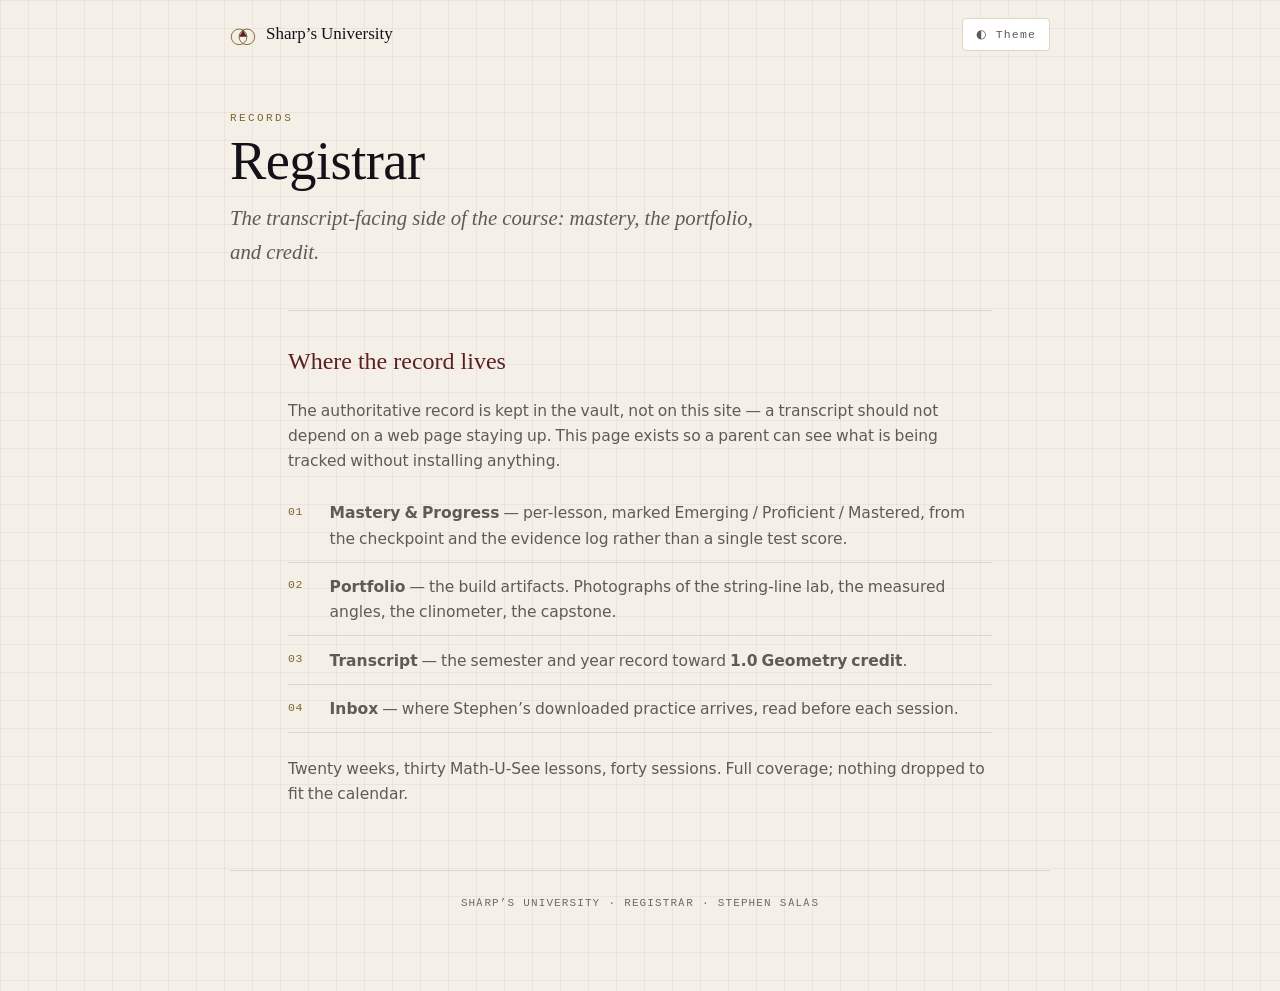
==== registrar/index.html @ f97bb742 "Sharp's University: door page, Stephen's week view, Registrar, and the first four lessons The site i" ====
<!doctype html>
<html lang="en"><head><meta charset="utf-8">
<meta name="viewport" content="width=device-width,initial-scale=1">
<title>Registrar · Sharp's University</title>
<link rel="icon" href="../assets/su-mark.svg" type="image/svg+xml">
<link rel="stylesheet" href="../assets/su.css">
</head><body><div class="wrap">
<div class="topbar">
  <a class="brandline" href="../">
    <svg viewBox="0 0 100 100" aria-hidden="true">
      <circle cx="35" cy="57" r="30" fill="none" stroke="var(--accent)" stroke-width="3.6"/>
      <circle cx="65" cy="57" r="30" fill="none" stroke="var(--accent)" stroke-width="3.6"/>
      <path d="M35 57 L65 57 L50 31.02 Z" fill="var(--primary)"/>
    </svg><b>Sharp&rsquo;s University</b></a>
  <button class="themebtn" id="themebtn">◐ Theme</button>
</div>
<header style="padding:2.5rem 0 .5rem">
  <div class="eyebrow">Records</div>
  <h1 style="font-size:clamp(2.2rem,6vw,3.4rem);text-align:left">Registrar</h1>
  <p class="lede" style="margin:.8rem 0 0;text-align:left">The transcript-facing side of the course:
    mastery, the portfolio, and credit.</p>
</header>
<section class="note" style="margin-top:2rem">
  <h2>Where the record lives</h2>
  <p>The authoritative record is kept in the vault, not on this site &mdash; a transcript should not
    depend on a web page staying up. This page exists so a parent can see what is being tracked
    without installing anything.</p>
  <ol class="steps">
    <li><b>Mastery &amp; Progress</b> &mdash; per-lesson, marked Emerging / Proficient / Mastered,
      from the checkpoint and the evidence log rather than a single test score.</li>
    <li><b>Portfolio</b> &mdash; the build artifacts. Photographs of the string-line lab, the measured
      angles, the clinometer, the capstone.</li>
    <li><b>Transcript</b> &mdash; the semester and year record toward <b>1.0 Geometry credit</b>.</li>
    <li><b>Inbox</b> &mdash; where Stephen&rsquo;s downloaded practice arrives, read before each session.</li>
  </ol>
  <p style="margin-top:1.4rem">Twenty weeks, thirty Math-U-See lessons, forty sessions. Full coverage;
    nothing dropped to fit the calendar.</p>
</section>
<footer>SHARP&rsquo;S UNIVERSITY &middot; REGISTRAR &middot; STEPHEN SALAS</footer>
</div>
<script>
(function(){var r=document.documentElement,b=document.getElementById('themebtn');
try{var s=localStorage.getItem('su-theme');if(s)r.setAttribute('data-theme',s);}catch(e){}
b.addEventListener('click',function(){var c=r.getAttribute('data-theme')||(matchMedia('(prefers-color-scheme:dark)').matches?'dark':'light');
var n=c==='dark'?'light':'dark';r.setAttribute('data-theme',n);try{localStorage.setItem('su-theme',n);}catch(e){}});})();
</script></body></html>
---- assets/su.css ----
/* ============================================================================
 * SHARP'S UNIVERSITY — site stylesheet
 *
 * The public mirror of the vault. Same law, same palette, same faces, so a
 * student who opens the site and a student who opens Obsidian are looking at
 * one school — squares are identity, circles are state, oxblood is constant and
 * the course hue is the variable.
 *
 * Every colour here is the contrast-verified set: --ink, --muted, --faint,
 * --primary, --accent all clear 4.5:1 on both --paper and --surface, in both
 * themes. Brass has two values because it has two grounds.
 * ========================================================================== */

@font-face { font-family:"Spectral"; src:url("fonts/spectral.woff2") format("woff2"); font-weight:200 800; font-display:swap; }
@font-face { font-family:"Inter";    src:url("fonts/inter.woff2")    format("woff2"); font-weight:100 900; font-display:swap; }
@font-face { font-family:"DM Mono";  src:url("fonts/dm-mono.woff2")  format("woff2"); font-weight:300 500; font-display:swap; }

:root{
  --paper:#f4f0e8; --surface:#fff; --surface-2:#ede8dc;
  --ink:#141118; --muted:#5f5a55; --faint:#706960;
  --primary:#5c1f26; --accent:#7f642e; --accent-soft:#f0e7d3;
  --line:#dcd5c8; --grid:rgba(92,31,38,.055);
  --course:#8b5cf6;
  --shadow:0 1px 2px rgba(20,17,24,.05),0 10px 30px rgba(20,17,24,.07);
  --serif:"Spectral",Georgia,serif;
  --sans:"Inter",ui-sans-serif,system-ui,-apple-system,sans-serif;
  --mono:"DM Mono",ui-monospace,Consolas,monospace;
  --ease:cubic-bezier(.22,.61,.36,1);
}
@media (prefers-color-scheme: dark){
  :root{
    --paper:#0d1322; --surface:#171e30; --surface-2:#1e2739;
    --ink:#f2efea; --muted:#9a938c; --faint:#8b8579;
    --primary:#d4b063; --accent:#d98892; --accent-soft:#31191d;
    --line:#2c3644; --grid:rgba(212,176,99,.06);
    --shadow:0 1px 2px rgba(0,0,0,.3),0 12px 34px rgba(0,0,0,.35);
  }
}
:root[data-theme="dark"]{
  --paper:#0d1322; --surface:#171e30; --surface-2:#1e2739;
  --ink:#f2efea; --muted:#9a938c; --faint:#8b8579;
  --primary:#d4b063; --accent:#d98892; --accent-soft:#31191d;
  --line:#2c3644; --grid:rgba(212,176,99,.06);
}
:root[data-theme="light"]{
  --paper:#f4f0e8; --surface:#fff; --surface-2:#ede8dc;
  --ink:#141118; --muted:#5f5a55; --faint:#706960;
  --primary:#5c1f26; --accent:#7f642e; --accent-soft:#f0e7d3;
  --line:#dcd5c8; --grid:rgba(92,31,38,.055);
}

*{box-sizing:border-box}
html{-webkit-text-size-adjust:100%;scroll-behavior:smooth}
body{
  margin:0; min-height:100vh;
  background:var(--paper); color:var(--ink);
  font-family:var(--sans); line-height:1.62;
  background-image:
    linear-gradient(var(--grid) 1px,transparent 1px),
    linear-gradient(90deg,var(--grid) 1px,transparent 1px);
  background-size:28px 28px;
  -webkit-font-smoothing:antialiased;
}
img,svg{max-width:100%}
.wrap{max-width:900px;margin:0 auto;padding:0 clamp(18px,5vw,40px) 5rem}

/* chrome */
.topbar{display:flex;justify-content:space-between;align-items:center;padding:18px 0}
.brandline{display:flex;align-items:center;gap:10px;text-decoration:none;color:inherit}
.brandline svg{width:26px;height:26px;flex:0 0 auto}
.brandline b{font-family:var(--serif);font-weight:400;font-size:17px;color:var(--ink)}
.themebtn{font-family:var(--mono);font-size:11.5px;letter-spacing:.1em;color:var(--muted);
  background:var(--surface);border:1px solid var(--line);border-radius:4px;padding:8px 13px;cursor:pointer}
.themebtn:hover{color:var(--primary);border-color:var(--primary)}

/* masthead */
.mast{text-align:center;padding:clamp(2rem,7vw,4.5rem) 0 1rem}
.mast .mark{width:clamp(76px,13vw,104px);height:auto;margin:0 auto 1.4rem;display:block}
.eyebrow{font-family:var(--mono);font-size:11px;letter-spacing:.22em;text-transform:uppercase;color:var(--accent)}
h1{font-family:var(--serif);font-weight:400;font-size:clamp(2.6rem,7vw,4.4rem);line-height:1.02;
  margin:.5rem 0 .3rem;letter-spacing:-.01em}
.lede{font-family:var(--serif);font-style:italic;font-size:clamp(1.05rem,2.2vw,1.3rem);
  color:var(--muted);max-width:34rem;margin:1rem auto 0}

/* doors — square = identity, circle = state */
.doors{display:grid;grid-template-columns:repeat(auto-fit,minmax(240px,1fr));
  gap:clamp(14px,2.6vw,26px);max-width:680px;margin:3rem auto 1rem}
.door{
  position:relative;aspect-ratio:1/1;display:flex;flex-direction:column;justify-content:flex-end;
  padding:clamp(18px,2.4vw,26px);text-decoration:none;color:inherit;
  background:var(--surface);border:1px solid var(--line);border-radius:5px;box-shadow:var(--shadow);
  transition:transform .35s var(--ease),border-color .3s ease,box-shadow .3s ease;
}
.door:hover{transform:translateY(-5px);border-color:var(--accent-c,var(--primary));
  box-shadow:0 0 0 1px var(--accent-c,var(--primary)),0 22px 48px -22px var(--accent-c,var(--primary))}
.door::before{content:"";position:absolute;top:18px;left:18px;width:14px;height:14px;
  border-radius:3px;background:var(--accent-c,var(--primary))}       /* identity */
.door .state{position:absolute;top:18px;right:18px;width:9px;height:9px;border-radius:50%;
  background:#3a9b6d;box-shadow:0 0 0 4px rgba(58,155,109,.16)}      /* state */
.door .kick{font-family:var(--mono);font-size:10.5px;letter-spacing:.18em;text-transform:uppercase;color:var(--faint)}
.door .name{font-family:var(--serif);font-weight:400;font-size:clamp(1.9rem,4vw,2.6rem);line-height:1.05;margin-top:.15rem}
.door .desc{color:var(--muted);font-size:.93rem;margin-top:.45rem}
.door--student{--accent-c:var(--course)}
.door--registrar{--accent-c:var(--accent)}

/* buttons + sections */
.btnrow{display:flex;justify-content:center;gap:10px;flex-wrap:wrap;margin-top:1.6rem}
.btn{font-family:var(--mono);font-size:12px;letter-spacing:.1em;text-transform:uppercase;text-decoration:none;
  color:var(--primary);border:1px solid var(--primary);border-radius:4px;padding:12px 20px;
  transition:background .2s ease,color .2s ease}
.btn:hover{background:var(--primary);color:var(--paper)}
.btn--quiet{color:var(--muted);border-color:var(--line)}
.btn--quiet:hover{background:none;color:var(--primary);border-color:var(--primary)}

.note{max-width:44rem;margin:3.5rem auto 0;padding-top:2rem;border-top:1px solid var(--line);color:var(--muted);font-size:.97rem}
.note h2{font-family:var(--serif);font-weight:400;font-size:1.5rem;color:var(--primary);margin:0 0 .6rem}
.steps{list-style:none;padding:0;counter-reset:s;margin:1rem 0 0}
.steps li{counter-increment:s;position:relative;padding:.7rem 0 .7rem 2.6rem;border-bottom:1px solid var(--line)}
.steps li::before{content:counter(s,decimal-leading-zero);position:absolute;left:0;top:.85rem;
  font-family:var(--mono);font-size:11.5px;color:var(--accent);letter-spacing:.06em}

footer{margin-top:4rem;padding-top:1.4rem;border-top:1px solid var(--line);
  font-family:var(--mono);font-size:11px;letter-spacing:.1em;color:var(--faint);text-align:center}

@media print{
  body{background:#fff}
  .themebtn,.doors,.btnrow{display:none}
}
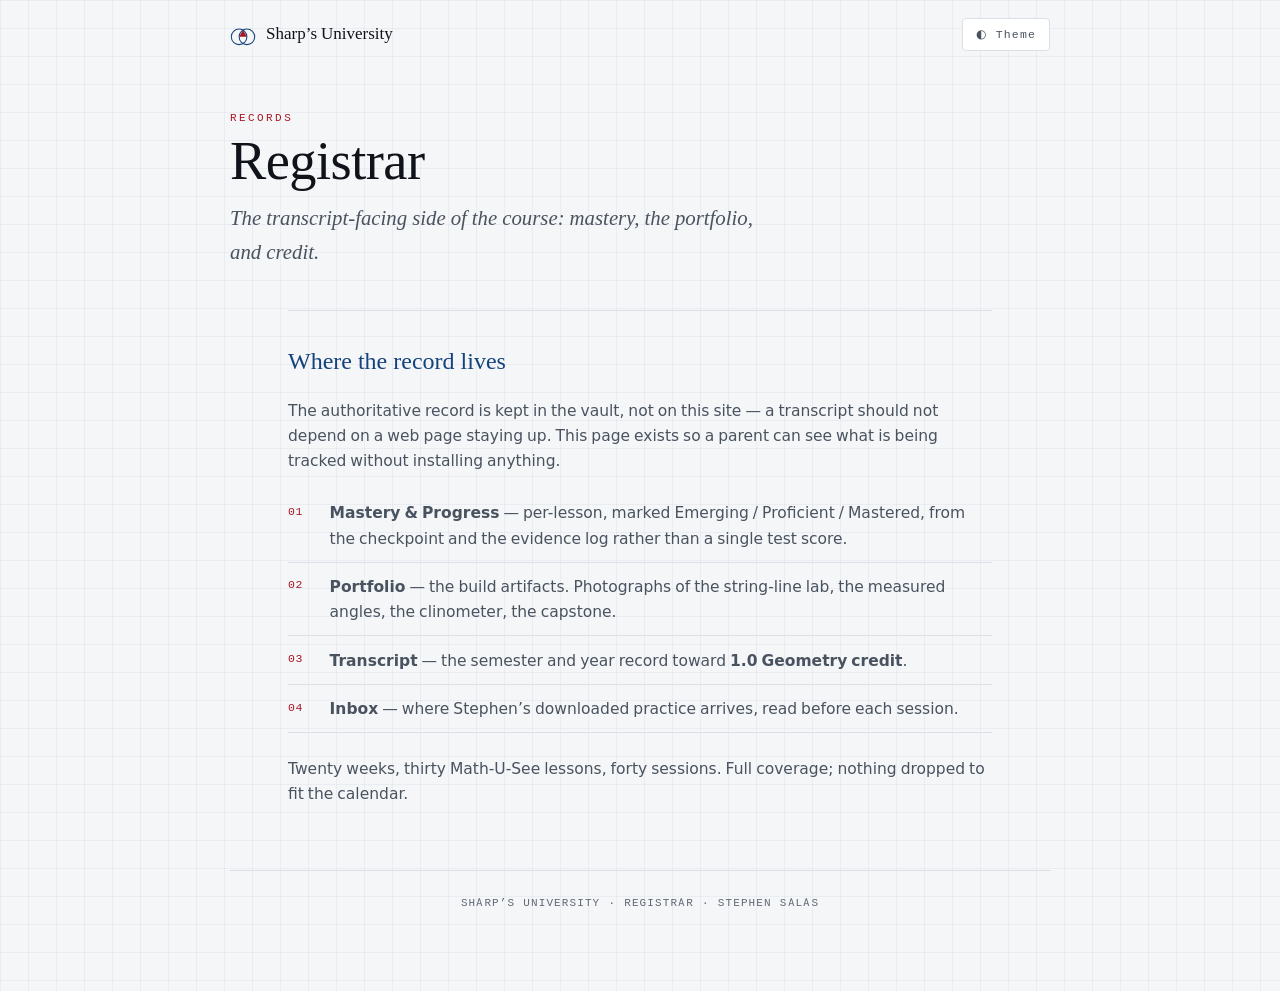
==== commit 96eff2b4: "Rebrand: first-responder palette — duty black, signal blue, alarm red, hi-vis Oxblood and brass are " ====
--- a/registrar/index.html
+++ b/registrar/index.html
@@ -8,9 +8,9 @@
 <div class="topbar">
   <a class="brandline" href="../">
     <svg viewBox="0 0 100 100" aria-hidden="true">
-      <circle cx="35" cy="57" r="30" fill="none" stroke="var(--accent)" stroke-width="3.6"/>
-      <circle cx="65" cy="57" r="30" fill="none" stroke="var(--accent)" stroke-width="3.6"/>
-      <path d="M35 57 L65 57 L50 31.02 Z" fill="var(--primary)"/>
+      <circle cx="35" cy="57" r="30" fill="none" stroke="var(--primary)" stroke-width="4"/>
+      <circle cx="65" cy="57" r="30" fill="none" stroke="var(--primary)" stroke-width="4"/>
+      <path d="M35 57 L65 57 L50 31.02 Z" fill="var(--accent)"/>
     </svg><b>Sharp&rsquo;s University</b></a>
   <button class="themebtn" id="themebtn">◐ Theme</button>
 </div>
--- a/assets/su.css
+++ b/assets/su.css
@@ -3,12 +3,14 @@
  *
  * The public mirror of the vault. Same law, same palette, same faces, so a
  * student who opens the site and a student who opens Obsidian are looking at
- * one school — squares are identity, circles are state, oxblood is constant and
+ * one school — squares are identity, circles are state, duty black leads and
  * the course hue is the variable.
  *
- * Every colour here is the contrast-verified set: --ink, --muted, --faint,
- * --primary, --accent all clear 4.5:1 on both --paper and --surface, in both
- * themes. Brass has two values because it has two grounds.
+ * First-responder palette: duty black #0E1116, signal blue #14427C, alarm red
+ * #A81726, hi-vis #C6D92E. Black-led with hi-vis is what keeps this clear of
+ * ALA's navy + red rather than reading as a sub-brand of it. Every value is
+ * contrast-verified on both grounds in both themes; hi-vis is an accent and a
+ * fill, never a field.
  * ========================================================================== */
 
 @font-face { font-family:"Spectral"; src:url("fonts/spectral.woff2") format("woff2"); font-weight:200 800; font-display:swap; }
@@ -16,11 +18,11 @@
 @font-face { font-family:"DM Mono";  src:url("fonts/dm-mono.woff2")  format("woff2"); font-weight:300 500; font-display:swap; }
 
 :root{
-  --paper:#f4f0e8; --surface:#fff; --surface-2:#ede8dc;
-  --ink:#141118; --muted:#5f5a55; --faint:#706960;
-  --primary:#5c1f26; --accent:#7f642e; --accent-soft:#f0e7d3;
-  --line:#dcd5c8; --grid:rgba(92,31,38,.055);
-  --course:#8b5cf6;
+  --paper:#f5f6f8; --surface:#fff; --surface-2:#eceef2;
+  --ink:#10141a; --muted:#49535f; --faint:#5f6975;
+  --primary:#14427c; --accent:#a81726; --accent-soft:#f7e4e6;
+  --line:#dce0e6; --grid:rgba(20,66,124,.05);
+  --course:#8b5cf6; --hivis:#c6d92e; --hivis-ink:#4f5806;
   --shadow:0 1px 2px rgba(20,17,24,.05),0 10px 30px rgba(20,17,24,.07);
   --serif:"Spectral",Georgia,serif;
   --sans:"Inter",ui-sans-serif,system-ui,-apple-system,sans-serif;
@@ -29,25 +31,31 @@
 }
 @media (prefers-color-scheme: dark){
   :root{
-    --paper:#0d1322; --surface:#171e30; --surface-2:#1e2739;
-    --ink:#f2efea; --muted:#9a938c; --faint:#8b8579;
-    --primary:#d4b063; --accent:#d98892; --accent-soft:#31191d;
-    --line:#2c3644; --grid:rgba(212,176,99,.06);
+    --paper:#0e1116; --surface:#171c24; --surface-2:#1f2530;
+    --ink:#eaeef3; --muted:#97a2b0; --faint:#828d9b;
+    --primary:#7fb2ff; --accent:#ff7a7a; --accent-soft:#2a1618;
+    --line:#242c38; --grid:rgba(127,178,255,.06); --hivis:#d8e64a; --hivis-ink:#0e1116;
     --shadow:0 1px 2px rgba(0,0,0,.3),0 12px 34px rgba(0,0,0,.35);
   }
 }
 :root[data-theme="dark"]{
-  --paper:#0d1322; --surface:#171e30; --surface-2:#1e2739;
-  --ink:#f2efea; --muted:#9a938c; --faint:#8b8579;
-  --primary:#d4b063; --accent:#d98892; --accent-soft:#31191d;
-  --line:#2c3644; --grid:rgba(212,176,99,.06);
+  --paper:#0e1116; --surface:#171c24; --surface-2:#1f2530;
+  --ink:#eaeef3; --muted:#97a2b0; --faint:#828d9b;
+  --primary:#7fb2ff; --accent:#ff7a7a; --accent-soft:#2a1618;
+  --line:#242c38; --grid:rgba(127,178,255,.06); --hivis:#d8e64a; --hivis-ink:#0e1116;
 }
 :root[data-theme="light"]{
-  --paper:#f4f0e8; --surface:#fff; --surface-2:#ede8dc;
-  --ink:#141118; --muted:#5f5a55; --faint:#706960;
-  --primary:#5c1f26; --accent:#7f642e; --accent-soft:#f0e7d3;
-  --line:#dcd5c8; --grid:rgba(92,31,38,.055);
+  --paper:#f5f6f8; --surface:#fff; --surface-2:#eceef2;
+  --ink:#10141a; --muted:#49535f; --faint:#5f6975;
+  --primary:#14427c; --accent:#a81726; --accent-soft:#f7e4e6;
+  --line:#dce0e6; --grid:rgba(20,66,124,.05); --hivis:#c6d92e; --hivis-ink:#4f5806;
 }
+
+/* the chevron — apparatus striping, used as a rule. Never wallpaper. */
+.chev{height:9px;border-radius:2px;margin:1.4rem 0;
+  background:repeating-linear-gradient(115deg,
+    var(--accent) 0 14px, transparent 14px 28px, var(--hivis) 28px 42px, transparent 42px 56px),
+  var(--surface-2)}
 
 *{box-sizing:border-box}
 html{-webkit-text-size-adjust:100%;scroll-behavior:smooth}
@@ -96,12 +104,14 @@
 .door::before{content:"";position:absolute;top:18px;left:18px;width:14px;height:14px;
   border-radius:3px;background:var(--accent-c,var(--primary))}       /* identity */
 .door .state{position:absolute;top:18px;right:18px;width:9px;height:9px;border-radius:50%;
-  background:#3a9b6d;box-shadow:0 0 0 4px rgba(58,155,109,.16)}      /* state */
+  background:var(--hivis);box-shadow:0 0 0 4px rgba(198,217,46,.18)}      /* state */
 .door .kick{font-family:var(--mono);font-size:10.5px;letter-spacing:.18em;text-transform:uppercase;color:var(--faint)}
 .door .name{font-family:var(--serif);font-weight:400;font-size:clamp(1.9rem,4vw,2.6rem);line-height:1.05;margin-top:.15rem}
 .door .desc{color:var(--muted);font-size:.93rem;margin-top:.45rem}
 .door--student{--accent-c:var(--course)}
 .door--registrar{--accent-c:var(--accent)}
+.door--line{--accent-c:var(--hivis)}
+.door--turnin{--accent-c:var(--accent)}
 
 /* buttons + sections */
 .btnrow{display:flex;justify-content:center;gap:10px;flex-wrap:wrap;margin-top:1.6rem}
